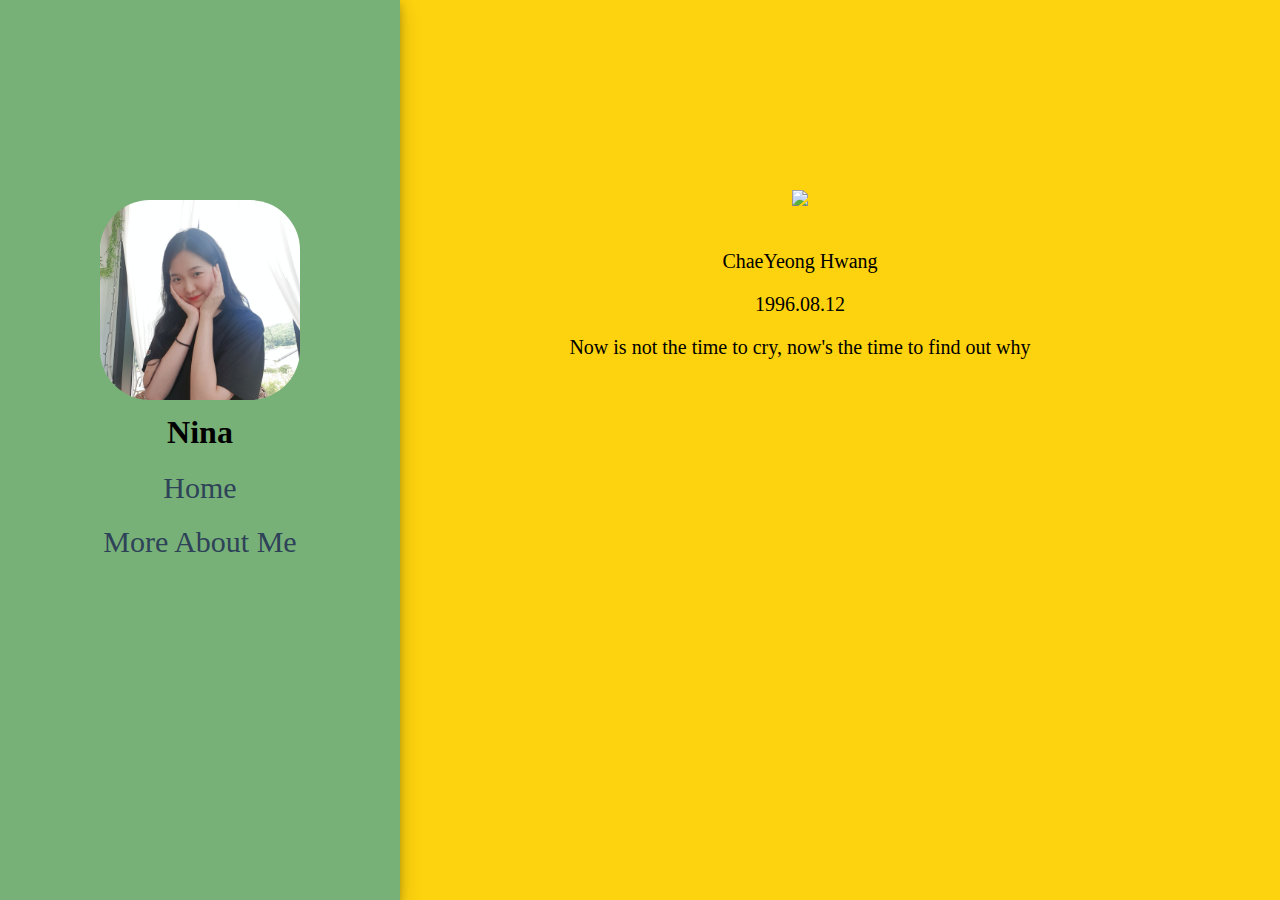
==== index.html @ a187e546 "initial commit" ====
<!DOCTYPE html>
<html lang="en">
<head>
    <meta charset="UTF-8">
    <meta name="viewport" content="width=device-width, initial-scale=1.0">
    <link rel="stylesheet" type="text/css" href="style.css">
    <title>Nina Hwang</title>
</head>
<body>
 <div class="page">
     <div class="navigation">
     <div class="nav_content">       
         <img class="profile_pic" src="img/20200721_123346_958.jpg">    

                <h1>
                 Nina
                </h1>
        
        <ul class="nav_list">
          <a href="index.html"><li class="nav_list_content">Home</li></a>
          <a href="more.html"><li lass="nav_list_content">More About Me</li></a> 
        </ul>
    </div>
    </div>
 
 <div class="main">
     <span class="main_content">        
        <img class="home_pic" src="img/20200717_173631.jpg">
        <ul class="info_list">
            <li>ChaeYeong Hwang</li>
            <li>1996.08.12</li>
            <li>Now is not the time to cry, now's the time to find out why</li>
        </ul>
    </span>
 </div>
</div>
</body>
</html>
---- style.css ----
* {
    margin: 0px;
    padding: 0px;
    box-sizing: border-box;
    list-style: none;
    text-decoration: none;
}

a {
    color: #2e4258;
  }
  a:visited {
    color: #2e4258;
  }
  a:hover, a:active, a:focus {
    color:#c33;
  }

.page {
    display: flex;
    position: relative;
    margin: 0px;
  }

.page .navigation {
    display: inline-block;
    z-index: 10;
    position: fixed;
    background-color: rgb(120, 177, 120);
    width: 400px;
    height: 100%;
    box-shadow: 0 4px 8px 0 rgba(0, 0, 0, 0.2), 0 6px 20px 0 rgba(0, 0, 0, 0.19);
}

.page .navigation .nav_content{
    margin: auto;
    text-align: center;
    padding: 200px 0px;
}

.profile_pic {
    width: 200px;
    border-radius: 50px;
    margin-bottom: 10px;
}

h1 {
    margin-bottom: 20px;
}

.nav_content .nav_list{
    font-size: 30px;
}

li {
    margin-bottom:20px;
}

.basic_info {
    align-content: center;
}

.page .main {
    display: inline-block;
    position:fixed;
    width: 100%;
    height:100%;
    background-color: rgb(253, 210, 14);
    padding-left: 25%;
    padding-top: 150px;
    text-align: center;
}

.info_list {
    font-size: 20px;
}

.home_pic {
    width: 300px;
    margin: 40px;
}

@media(max-width: 1000px){
    .page .navigation{
        width: 100%;
        height: 50px;
    }

    h1{
        font-size: 40px;
        margin-top: -194px;
        margin-left: 20px;
        margin-right: 100px;
    }

    .nav_content {
        display: flex;
        justify-self: center;
    }

    .nav_content .nav_list{
        margin-top: -183px;
        padding-right: 40px;
        font-size: 18px;
        display: flex;
        justify-self: center;    
    }

    .nav_list_content{
        padding-right: 50px;
    }

    .profile_pic{
        display: none;
    }

    .page .main {
        padding-left: 0%;
    }
}
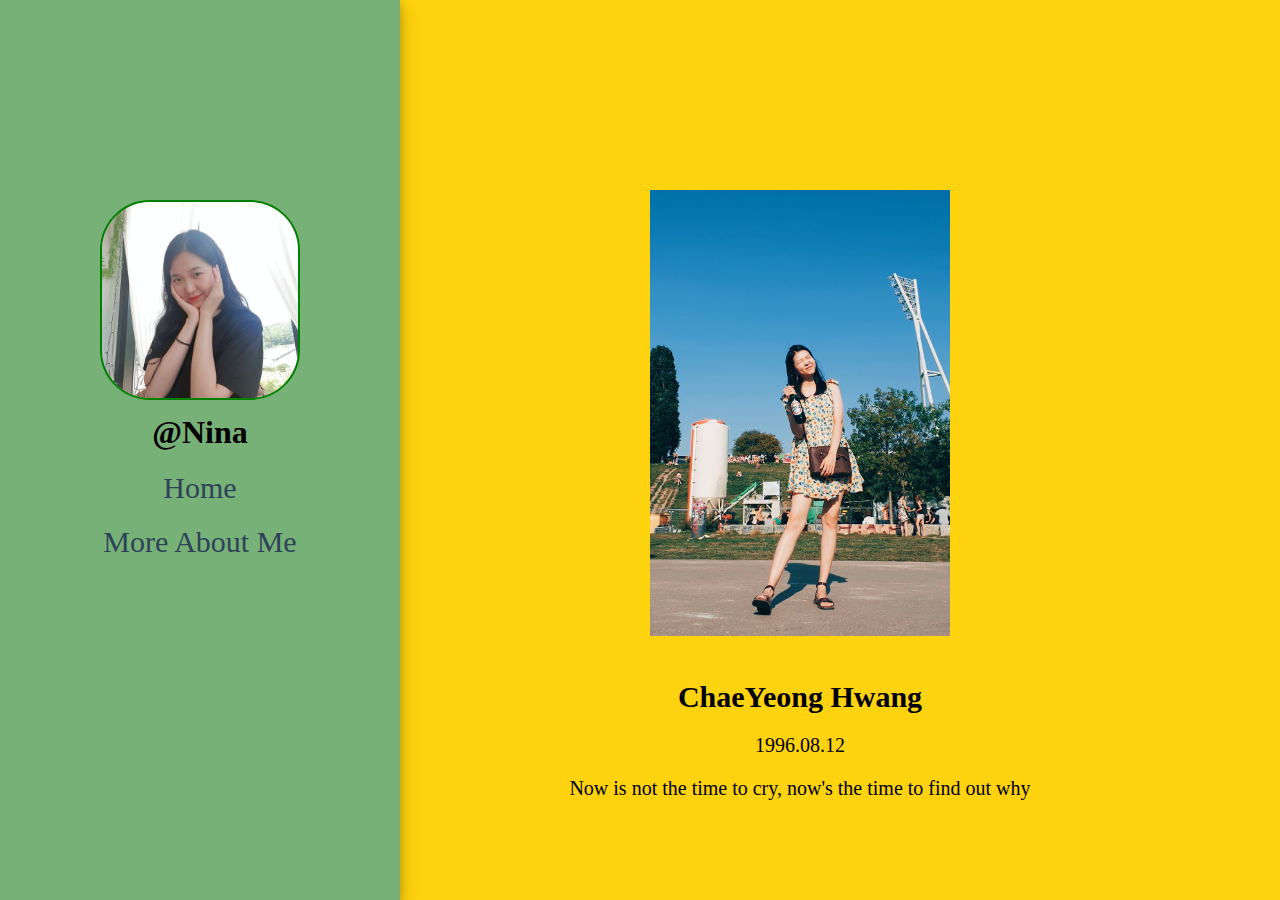
==== commit 3582a926: "page img added" ====
--- a/index.html
+++ b/index.html
@@ -10,10 +10,10 @@
  <div class="page">
      <div class="navigation">
      <div class="nav_content">       
-         <img class="profile_pic" src="img/20200721_123346_958.jpg">    
+         <img class="profile_pic" src="img/20200721_123346_958.jpg" alt="photo of me">    
 
                 <h1>
-                 Nina
+                 @Nina
                 </h1>
         
         <ul class="nav_list">
@@ -25,11 +25,11 @@
  
  <div class="main">
      <span class="main_content">        
-        <img class="home_pic" src="img/20200717_173631.jpg">
+        <img class="home_pic" src="img/meme.jpg" alt="main image">
         <ul class="info_list">
-            <li>ChaeYeong Hwang</li>
-            <li>1996.08.12</li>
-            <li>Now is not the time to cry, now's the time to find out why</li>
+            <li><h2>ChaeYeong Hwang</h2></li>
+            <li><h4>1996.08.12</h4></li>
+            <li><h4>Now is not the time to cry, now's the time to find out why</h4></li>
         </ul>
     </span>
  </div>
--- a/style.css
+++ b/style.css
@@ -42,6 +42,7 @@
     width: 200px;
     border-radius: 50px;
     margin-bottom: 10px;
+    border: 2px solid green;
 }
 
 h1 {
@@ -78,6 +79,10 @@
 .home_pic {
     width: 300px;
     margin: 40px;
+}
+
+h4 {
+    font-weight: lighter;
 }
 
 @media(max-width: 1000px){
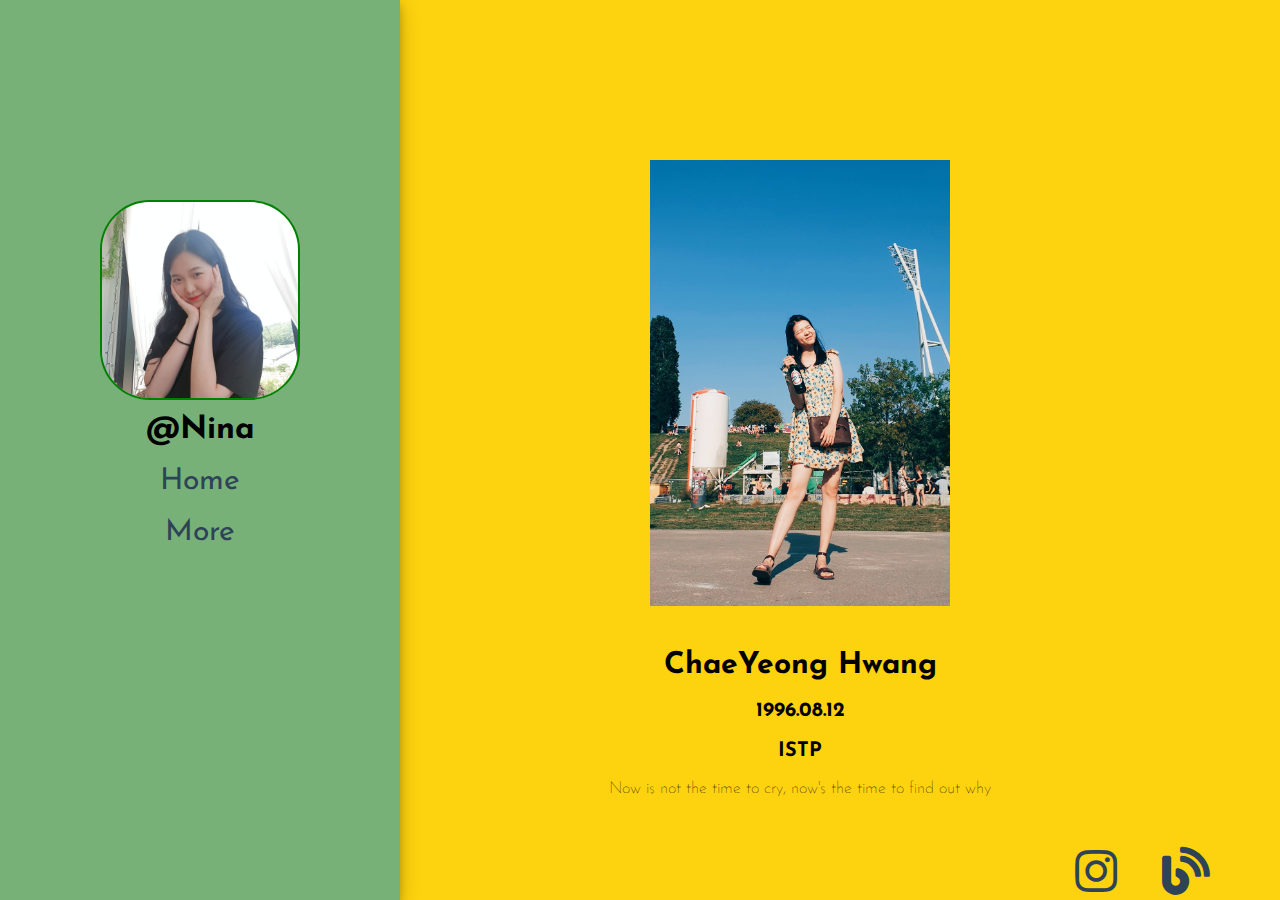
==== commit 8fac4ba3: "added hyperlinks and self introduction" ====
--- a/index.html
+++ b/index.html
@@ -4,6 +4,10 @@
     <meta charset="UTF-8">
     <meta name="viewport" content="width=device-width, initial-scale=1.0">
     <link rel="stylesheet" type="text/css" href="style.css">
+    <link
+    rel="stylesheet"
+    href="https://cdnjs.cloudflare.com/ajax/libs/font-awesome/5.8.2/css/all.min.css"
+  />
     <title>Nina Hwang</title>
 </head>
 <body>
@@ -18,9 +22,10 @@
         
         <ul class="nav_list">
           <a href="index.html"><li class="nav_list_content">Home</li></a>
-          <a href="more.html"><li lass="nav_list_content">More About Me</li></a> 
+          <a href="more.html"><li lass="nav_list_content">More</li></a> 
         </ul>
     </div>
+
     </div>
  
  <div class="main">
@@ -29,9 +34,14 @@
         <ul class="info_list">
             <li><h2>ChaeYeong Hwang</h2></li>
             <li><h4>1996.08.12</h4></li>
-            <li><h4>Now is not the time to cry, now's the time to find out why</h4></li>
+            <li><h4>ISTP</h4></li>
+            <li><h5>Now is not the time to cry, now's the time to find out why</h4></li>
         </ul>
     </span>
+    <footer id="links">
+        <span class="icon"><a href="https://www.instagram.com/hwang_ninaa/"><i class="fab fa-instagram fa-3x"></i></a></span>
+        <span class="icon"><a href="https://velog.io/@hwangninaa"><i class="fas fa-blog fa-3x"></i></a></span>
+    </footer>
  </div>
 </div>
 </body>
--- a/style.css
+++ b/style.css
@@ -1,3 +1,5 @@
+@import url('https://fonts.googleapis.com/css2?family=Josefin+Sans:wght@200;400;600&display=swap');
+
 * {
     margin: 0px;
     padding: 0px;
@@ -30,6 +32,7 @@
     width: 400px;
     height: 100%;
     box-shadow: 0 4px 8px 0 rgba(0, 0, 0, 0.2), 0 6px 20px 0 rgba(0, 0, 0, 0.19);
+    font-family: 'Josefin Sans', sans-serif;
 }
 
 .page .navigation .nav_content{
@@ -44,6 +47,7 @@
     margin-bottom: 10px;
     border: 2px solid green;
 }
+
 
 h1 {
     margin-bottom: 20px;
@@ -68,8 +72,19 @@
     height:100%;
     background-color: rgb(253, 210, 14);
     padding-left: 25%;
-    padding-top: 150px;
+    padding-top: 120px;
     text-align: center;
+    font-family: 'Josefin Sans', sans-serif;
+}
+
+.page .main #links{
+    text-align: right;
+    margin-right: 50px;
+    margin-top: 50px;
+}
+
+.icon{
+    margin: 20px;
 }
 
 .info_list {
@@ -81,7 +96,7 @@
     margin: 40px;
 }
 
-h4 {
+h5 {
     font-weight: lighter;
 }
 
@@ -100,7 +115,7 @@
 
     .nav_content {
         display: flex;
-        justify-self: center;
+        justify-content: space-between;
     }
 
     .nav_content .nav_list{
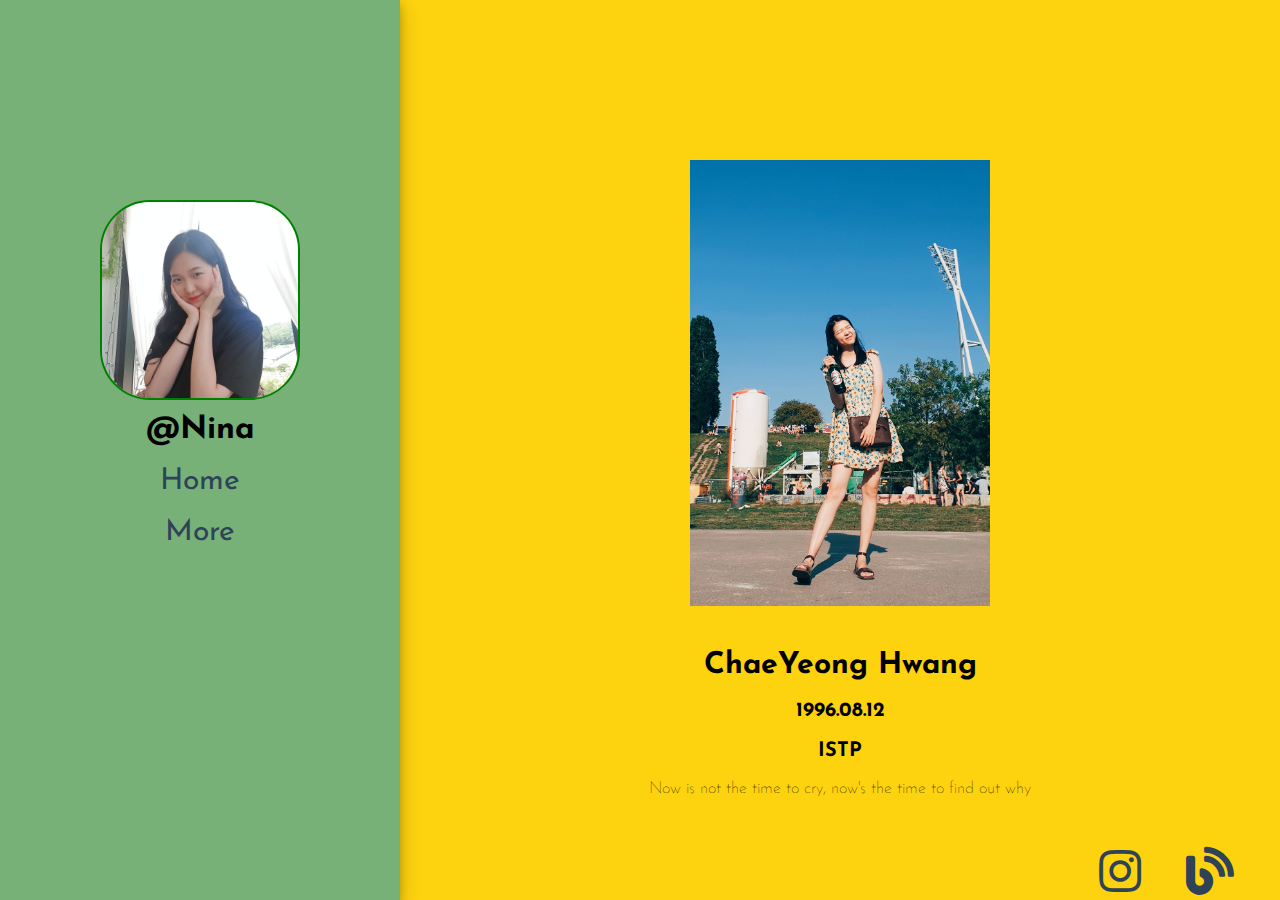
==== commit 33828a69: "media query" ====
--- a/index.html
+++ b/index.html
@@ -12,7 +12,7 @@
 </head>
 <body>
  <div class="page">
-     <div class="navigation">
+     <span class="navigation">
      <div class="nav_content">       
          <img class="profile_pic" src="img/20200721_123346_958.jpg" alt="photo of me">    
 
@@ -26,9 +26,9 @@
         </ul>
     </div>
 
-    </div>
+    </span>
  
- <div class="main">
+    <span class="main">
      <span class="main_content">        
         <img class="home_pic" src="img/meme.jpg" alt="main image">
         <ul class="info_list">
@@ -37,12 +37,12 @@
             <li><h4>ISTP</h4></li>
             <li><h5>Now is not the time to cry, now's the time to find out why</h4></li>
         </ul>
-    </span>
+     </span>
     <footer id="links">
         <span class="icon"><a href="https://www.instagram.com/hwang_ninaa/"><i class="fab fa-instagram fa-3x"></i></a></span>
         <span class="icon"><a href="https://velog.io/@hwangninaa"><i class="fas fa-blog fa-3x"></i></a></span>
     </footer>
- </div>
+</span>
 </div>
 </body>
 </html>--- a/style.css
+++ b/style.css
@@ -18,11 +18,16 @@
     color:#c33;
   }
 
-.page {
+/* .page {
     display: flex;
     position: relative;
     margin: 0px;
-  }
+  } */
+
+.page {
+    display:flex;
+    position: absolute;
+}
 
 .page .navigation {
     display: inline-block;
@@ -71,15 +76,20 @@
     width: 100%;
     height:100%;
     background-color: rgb(253, 210, 14);
-    padding-left: 25%;
+    padding-left: 400px;
     padding-top: 120px;
     text-align: center;
     font-family: 'Josefin Sans', sans-serif;
+    overflow-y: auto;
+}
+
+.main .main_content{
+    text-align: center;
 }
 
 .page .main #links{
     text-align: right;
-    margin-right: 50px;
+    margin-right:  3%;
     margin-top: 50px;
 }
 
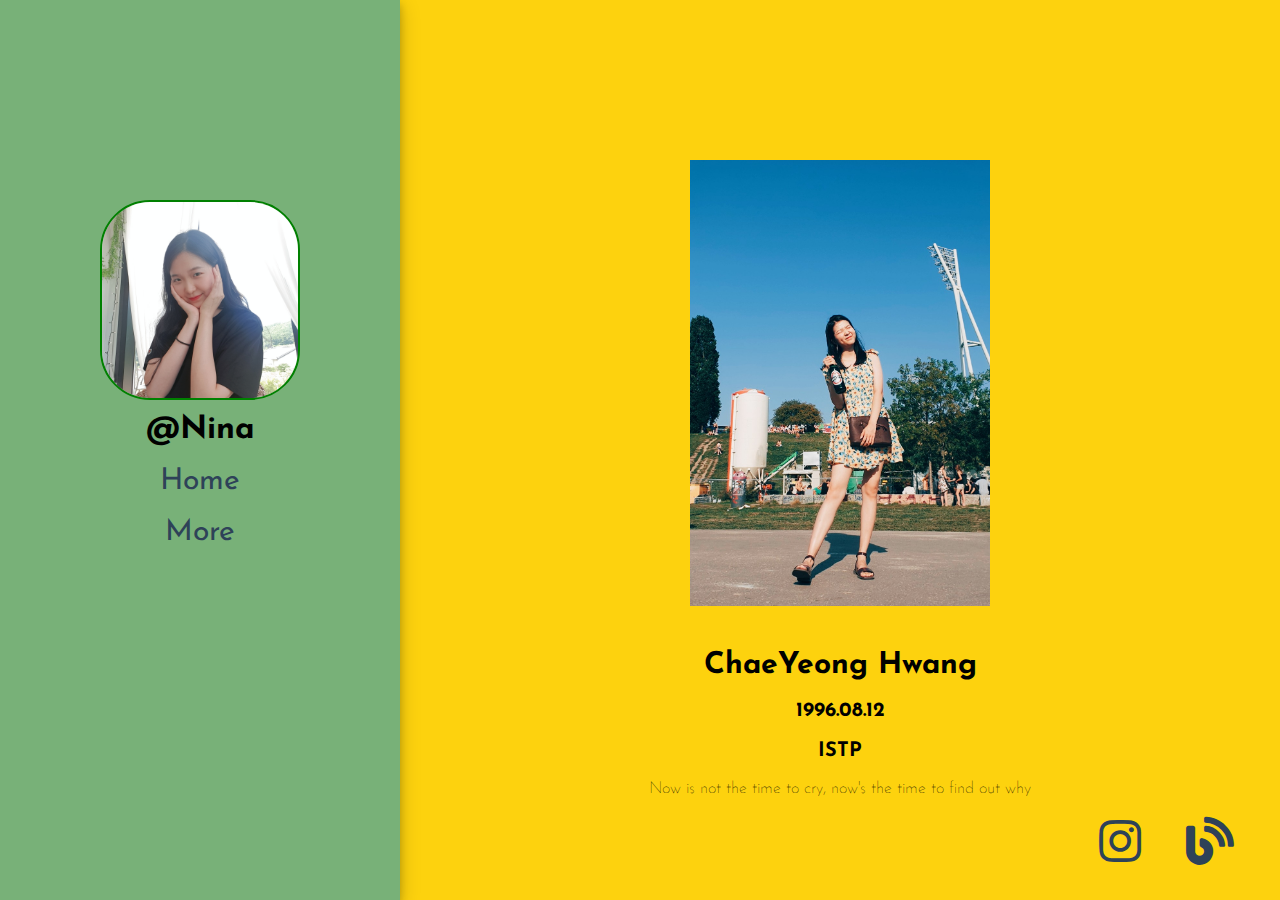
==== commit 052d59c9: "link icons amended" ====
--- a/index.html
+++ b/index.html
@@ -39,8 +39,8 @@
         </ul>
      </span>
     <footer id="links">
-        <span class="icon"><a href="https://www.instagram.com/hwang_ninaa/"><i class="fab fa-instagram fa-3x"></i></a></span>
-        <span class="icon"><a href="https://velog.io/@hwangninaa"><i class="fas fa-blog fa-3x"></i></a></span>
+        <span class="links_icon"><a href="https://www.instagram.com/hwang_ninaa/"><i class="fab fa-instagram fa-3x"></i></a></span>
+        <span class="links_icon"><a href="https://velog.io/@hwangninaa"><i class="fas fa-blog fa-3x"></i></a></span>
     </footer>
 </span>
 </div>
--- a/style.css
+++ b/style.css
@@ -90,10 +90,10 @@
 .page .main #links{
     text-align: right;
     margin-right:  3%;
-    margin-top: 50px;
+    margin-bottom: 3%;
 }
 
-.icon{
+.links_icon{
     margin: 20px;
 }
 
@@ -147,4 +147,13 @@
     .page .main {
         padding-left: 0%;
     }
+
+    .page .main #links{
+        text-align: center;
+        width: 100%;
+    }
+    
+    .links_icon{
+        margin: 20px;
+    }
 }